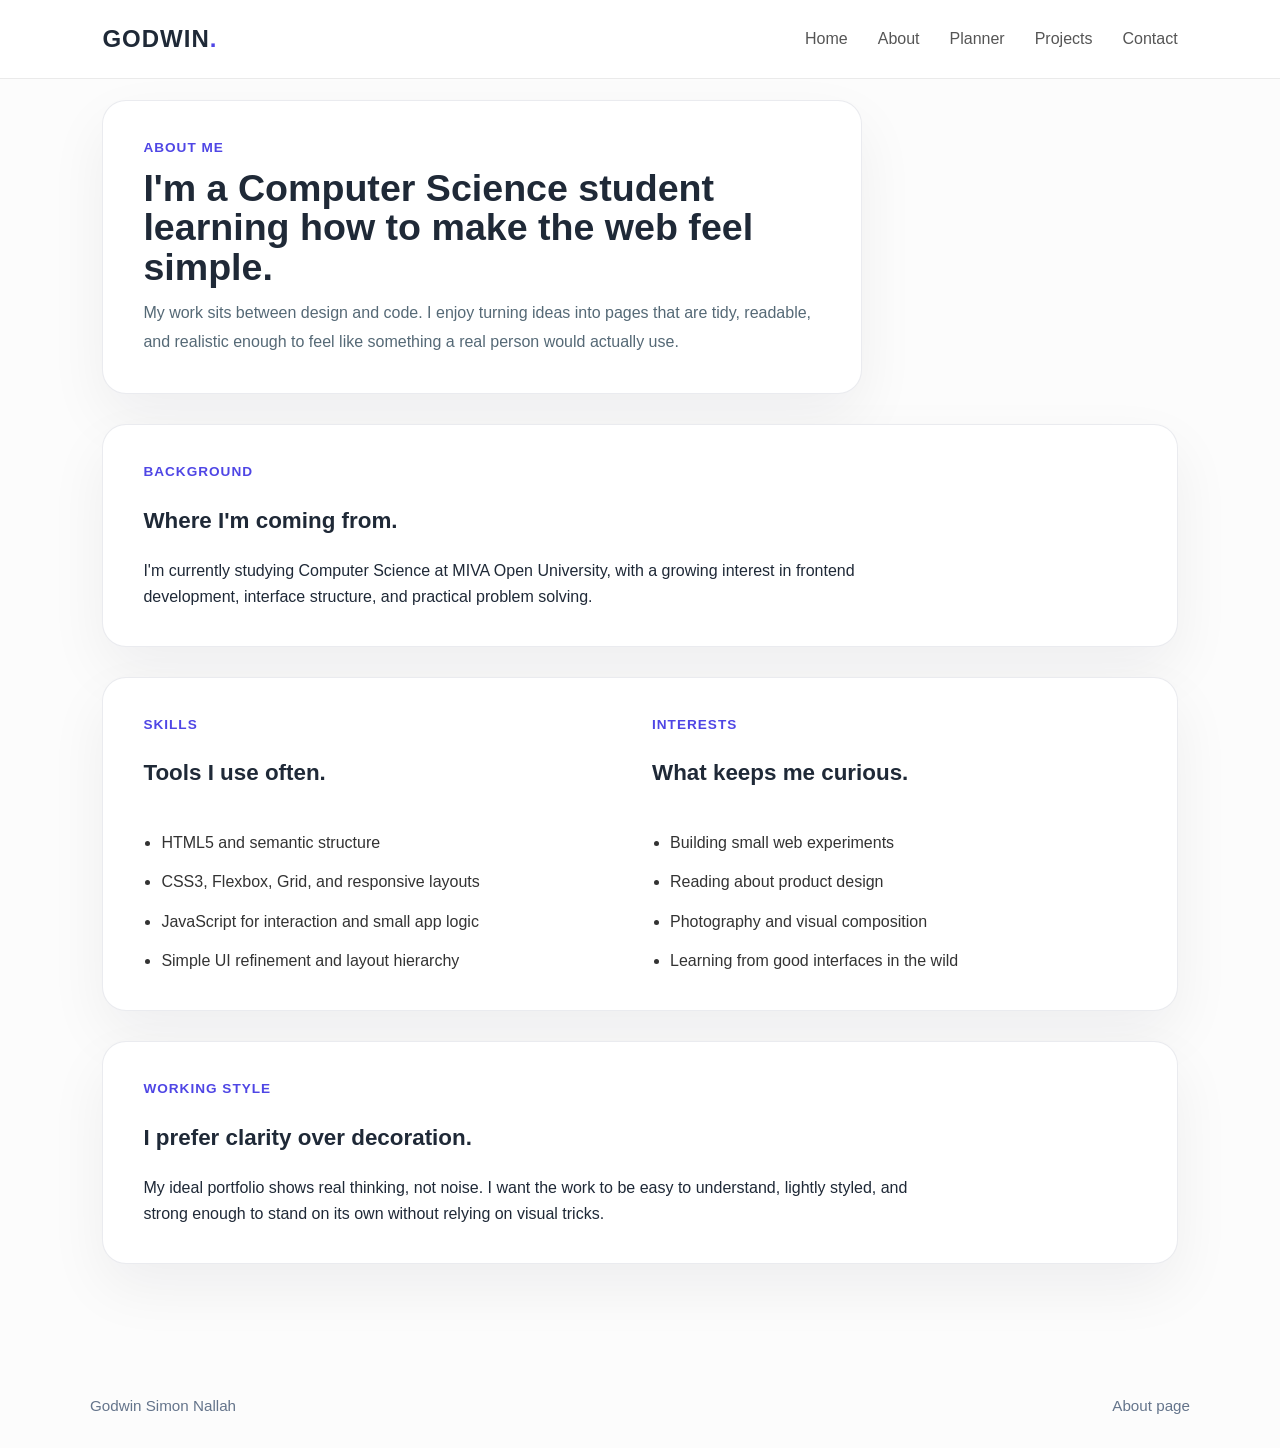
==== about.html @ efa468c2 "portfolio" ====
<!DOCTYPE html>
<html lang="en">

<head>
    <meta charset="UTF-8">
    <meta name="viewport" content="width=device-width, initial-scale=1.0">
    <title>About | Godwin Simon Nallah</title>
    <meta name="description"
        content="About Godwin Simon Nallah, a Computer Science student focused on frontend development and thoughtful web design.">
    <link rel="stylesheet" href="styles.css">
</head>

<body>
    <nav class="navbar">
        <div class="logo">GODWIN<b>.</b></div>
        <ul class="nav-links">
            <li><a href="index.html">Home</a></li>
            <li><a href="about.html">About</a></li>
            <li><a href="planner.html">Planner</a></li>
            <li><a href="projects.html">Projects</a></li>
            <li><a href="contact.html">Contact</a></li>
        </ul>
        <div class="burger">
            <div class="line1"></div>
            <div class="line2"></div>
            <div class="line3"></div>
        </div>
    </nav>

    <main class="section">
        <div class="container content-grid">
            <section class="intro-block">
                <p class="eyebrow">About me</p>
                <h1>I'm a Computer Science student learning how to make the web feel simple.</h1>
                <p class="lede">
                    My work sits between design and code. I enjoy turning ideas into pages that are tidy,
                    readable, and realistic enough to feel like something a real person would actually use.
                </p>
            </section>

            <section class="divider-block">
                <div class="section-heading compact">
                    <p class="eyebrow">Background</p>
                    <h2>Where I'm coming from.</h2>
                </div>
                <p>
                    I'm currently studying Computer Science at MIVA Open University, with a growing interest in
                    frontend development, interface structure, and practical problem solving.
                </p>
            </section>

            <section class="two-column">
                <div>
                    <div class="section-heading compact">
                        <p class="eyebrow">Skills</p>
                        <h2>Tools I use often.</h2>
                    </div>
                    <ul class="detail-list">
                        <li>HTML5 and semantic structure</li>
                        <li>CSS3, Flexbox, Grid, and responsive layouts</li>
                        <li>JavaScript for interaction and small app logic</li>
                        <li>Simple UI refinement and layout hierarchy</li>
                    </ul>
                </div>

                <div>
                    <div class="section-heading compact">
                        <p class="eyebrow">Interests</p>
                        <h2>What keeps me curious.</h2>
                    </div>
                    <ul class="detail-list">
                        <li>Building small web experiments</li>
                        <li>Reading about product design</li>
                        <li>Photography and visual composition</li>
                        <li>Learning from good interfaces in the wild</li>
                    </ul>
                </div>
            </section>

            <section class="divider-block">
                <div class="section-heading compact">
                    <p class="eyebrow">Working style</p>
                    <h2>I prefer clarity over decoration.</h2>
                </div>
                <p>
                    My ideal portfolio shows real thinking, not noise. I want the work to be easy to understand,
                    lightly styled, and strong enough to stand on its own without relying on visual tricks.
                </p>
            </section>
        </div>
    </main>

    <footer>
        <div class="container footer-inner">
            <p>Godwin Simon Nallah</p>
            <p>About page</p>
        </div>
    </footer>

    <script src="script1.js"></script>
</body>

</html>
---- styles.css ----
﻿:root {
    --accent: #4f46e5;
    --surface: #ffffff;
    --surface-muted: #f8fafc;
    --border: #e5e7eb;
    --text: #1f2937;
    --text-muted: #556976;
    --bg: #fcfcfc;
}

* {
    margin: 0;
    padding: 0;
    box-sizing: border-box;
    font-family: 'Segoe UI', Tahoma, Geneva, Verdana, sans-serif;
    scroll-behavior: smooth;
}

html,
body {
    min-height: 100%;
    background-color: var(--bg);
    color: var(--text);
}

body {
    line-height: 1.6;
    overflow-x: hidden;
}

.container {
    max-width: 1100px;
    margin: 0 auto;
}

.navbar {
    display: flex;
    justify-content: space-between;
    align-items: center;
    padding: 20px 8%;
    background-color: rgba(255, 255, 255, 0.9);
    position: fixed;
    width: 100%;
    top: 0;
    z-index: 1000;
    border-bottom: 1px solid #eaeaea;
    backdrop-filter: blur(10px);
}

.logo {
    font-size: 1.5rem;
    font-weight: 700;
    letter-spacing: 1px;
}

.logo b {
    color: var(--accent);
}

.nav-links {
    display: flex;
    list-style: none;
    transition: transform 0.3s ease;
}

.nav-links li {
    margin-left: 30px;
}

.nav-links a {
    text-decoration: none;
    color: #555;
    font-weight: 500;
    transition: color 0.2s ease;
}

.nav-links a:hover {
    color: var(--accent);
}

.burger {
    display: none;
    cursor: pointer;
}

.burger div {
    width: 25px;
    height: 3px;
    background-color: #222;
    margin: 5px;
    transition: all 0.3s ease;
}

.nav-links.nav-active {
    transform: translateX(0%);
}

main,
section {
    padding: 100px 8%;
}

.eyebrow {
    color: var(--accent);
    font-weight: 700;
    text-transform: uppercase;
    letter-spacing: 1px;
    font-size: 0.85rem;
    margin-bottom: 10px;
}

.lede {
    color: var(--text-muted);
    font-size: 1rem;
    line-height: 1.8;
    margin-top: 12px;
}

.intro-block h1 {
    font-size: 2.35rem;
    line-height: 1.05;
    margin: 0;
}

.section-title {
    font-size: 2rem;
    margin-bottom: 24px;
    position: relative;
    display: inline-block;
}

.section-title::after {
    content: '';
    position: absolute;
    width: 42px;
    height: 4px;
    background-color: var(--accent);
    bottom: -10px;
    left: 0;
}

.section-heading {
    display: grid;
    gap: 10px;
    margin-bottom: 20px;
}

.section-heading h2 {
    font-size: 1.75rem;
    margin: 0;
}

.section-heading.compact h2 {
    font-size: 1.4rem;
}

.divider-block {
    padding-top: 16px;
    border-top: 1px solid rgba(229, 231, 235, 0.9);
}

.two-column {
    display: grid;
    gap: 24px;
    grid-template-columns: repeat(2, minmax(0, 1fr));
}

.two-column > div {
    display: grid;
    gap: 18px;
}

.footer-inner {
    display: flex;
    justify-content: space-between;
    align-items: center;
    gap: 10px;
    padding: 30px 0;
    color: #64748b;
    font-size: 0.95rem;
}

footer {
    background-color: transparent;
}

/* About page styles */
.container.content-grid {
    display: grid;
    gap: 30px;
}

.container.content-grid > section {
    background-color: var(--surface);
    border: 1px solid rgba(229, 231, 235, 0.8);
    border-radius: 24px;
    box-shadow: 0 24px 60px rgba(15, 23, 42, 0.06);
    padding: 36px 40px;
}

.container.content-grid .intro-block {
    max-width: 760px;
}

.container.content-grid .intro-block p,
.container.content-grid .divider-block p {
    max-width: 780px;
}

.detail-list {
    display: grid;
    gap: 12px;
    padding-left: 18px;
    color: #333;
}

.detail-list li {
    line-height: 1.7;
}

/* Contact page styles */
.contact-layout {
    display: grid;
    gap: 30px;
}

.contact-layout .intro-block,
.contact-layout .contact-details,
.contact-layout .contact-form-wrap {
    background-color: var(--surface);
    border: 1px solid rgba(229, 231, 235, 0.8);
    border-radius: 24px;
    box-shadow: 0 24px 60px rgba(15, 23, 42, 0.06);
    padding: 36px;
}

.contact-layout .contact-details {
    max-width: 640px;
}

.contact-layout .contact-form {
    display: grid;
    gap: 20px;
}

.contact-layout .field-grid {
    display: grid;
    grid-template-columns: repeat(2, minmax(0, 1fr));
    gap: 18px;
}

.contact-layout .form-group {
    display: grid;
    gap: 10px;
}

.contact-layout .form-group label {
    font-weight: 700;
    color: var(--text);
}

.contact-layout input,
.contact-layout textarea {
    width: 100%;
    padding: 16px 18px;
    border: 1px solid #d1d5db;
    border-radius: 16px;
    background: #fff;
    color: var(--text);
    transition: border-color 0.2s ease, box-shadow 0.2s ease;
}

.contact-layout input:focus,
.contact-layout textarea:focus {
    outline: none;
    border-color: var(--accent);
    box-shadow: 0 0 0 4px rgba(79, 70, 229, 0.08);
}

.contact-layout textarea {
    min-height: 150px;
    resize: vertical;
}

.contact-layout .detail-list {
    list-style: none;
    padding-left: 0;
    display: grid;
    gap: 12px;
    color: #444;
}

.contact-layout .detail-list li {
    padding-left: 1.25rem;
    position: relative;
    color: #475569;
}

.contact-layout .detail-list li::before {
    content: '•';
    position: absolute;
    left: 0;
    color: var(--accent);
}

/* Planner page styles */
.planner-layout {
    display: grid;
    gap: 30px;
}

.planner-layout .intro-block,
.planner-layout .planner-panel {
    background-color: var(--surface);
    border: 1px solid rgba(229, 231, 235, 0.8);
    border-radius: 24px;
    box-shadow: 0 24px 60px rgba(15, 23, 42, 0.06);
    padding: 36px;
}
.planner-layout input{
    border-radius: 16px;
    padding: 10px;
}

.planner-layout .planner-panel {
    display: grid;
    gap: 20px;
}

.planner-layout .add-task {
    display: grid;
    grid-template-columns: 1fr auto;
    gap: 16px;
}

.planner-layout .task-list {
    display: grid;
    gap: 16px;
}

.planner-layout .task-item {
    display: grid;
    grid-template-columns: 1fr auto;
    align-items: center;
    gap: 16px;
    padding: 18px;
    border: 1px solid #e5e7eb;
    border-radius: 18px;
    background: var(--surface-muted);
}

.planner-layout .task-item span {
    color: var(--text);
}

.planner-layout .task-actions {
    display: grid;
    grid-auto-flow: column;
    gap: 10px;
}

.planner-layout .task-actions button {
    border-radius: 999px;
    min-width: 92px;
    padding: 10px 14px;
}

.planner-layout .complete-btn {
    background: #e0e7ff;
    color: #4338ca;
}

.planner-layout .delete-btn {
    background: #fee2e2;
    color: #b91c1c;
}

/* Projects page styles */
.project-list {
    display: grid;
    gap: 22px;
    margin-top: 18px;
}

.project-row {
    display: grid;
    grid-template-columns: 1fr auto;
    align-items: center;
    padding: 32px;
    border-radius: 24px;
    background-color: var(--surface);
    box-shadow: 0 24px 60px rgba(15, 23, 42, 0.06);
}

.project-row h2 {
    margin-bottom: 10px;
    font-size: 1.45rem;
}

.project-row p {
    color: #475569;
    line-height: 1.8;
}

.project-meta-group {
    display: grid;
    gap: 10px;
    justify-items: end;
}

.project-meta {
    background: #f3f4f6;
    padding: 10px 14px;
    border-radius: 999px;
    color: #475569;
}

.project-list + .divider-block {
    margin-top: 36px;
}

.project-list-spaced {
    display: grid;
    gap: 28px;
}

.project-row > div {
    display: grid;
    gap: 10px;
}

.contact-form,
.button,
.button-primary,
.btn {
    border-radius: 999px;
}

.contact-form {
    display: flex;
    flex-direction: column;
    gap: 16px;
    max-width: 600px;
}

.button {
    border: 1px solid #d1d5db;
    background-color: #f8fafc;
    color: var(--text);
    padding: 12px 22px;
}

.button-primary {
    background-color: var(--accent);
    color: white;
    border: 1px solid transparent;
    padding: 12px 22px;
}

.btn {
    padding: 12px 30px;
    font-weight: 700;
    background-color: var(--accent);
    color: #fff;
    text-decoration: none;
    display: inline-block;
}

.btn:hover,
.button:hover,
.button-primary:hover {
    transform: translateY(-1px);
}

@media (max-width: 900px) {
    main,
    section {
        padding: 80px 5%;
    }

    .container {
        padding: 0 5%;
    }

    .container.content-grid,
    .contact-layout,
    .planner-layout,
    .project-list {
        grid-template-columns: 1fr;
    }

    .container.content-grid > section,
    .contact-layout .intro-block,
    .contact-layout .contact-details,
    .contact-layout .contact-form-wrap,
    .planner-layout .intro-block,
    .planner-layout .planner-panel,
    .project-row,
    .project-card {
        padding: 24px;
    }

    .contact-layout .field-grid,
    .planner-layout .add-task,
    .project-row {
        grid-template-columns: 1fr;
    }

    .two-column {
        grid-template-columns: 1fr;
    }

    .planner-layout .task-item {
        grid-template-columns: 1fr;
    }

    .project-row {
        justify-items: stretch;
    }

    .project-meta-group {
        justify-items: start;
        grid-auto-flow: row;
    }
}

@media (max-width: 768px) {
    main,
    section {
        padding: 70px 4%;
    }

    .navbar {
        padding: 18px 5%;
    }

    .nav-links {
        position: absolute;
        right: 0;
        top: 8vh;
        height: 92vh;
        width: 65%;
        max-width: 320px;
        flex-direction: column;
        background-color: #fff;
        transform: translateX(110%);
        opacity: 0;
        visibility: hidden;
        transition: transform 0.3s ease, opacity 0.3s ease;
        padding-top: 60px;
        box-shadow: -6px 0 20px rgba(0, 0, 0, 0.08);
    }

    .nav-links.nav-active {
        transform: translateX(0%);
        opacity: 1;
        visibility: visible;
    }

    .nav-links li {
        margin: 18px 0;
        text-align: center;
    }

    .burger {
        display: block;
    }

    .intro-block h1,
    .section-title,
    .section-heading h2 {
        font-size: 1.8rem;
    }

    .contact-layout .field-grid {
        grid-template-columns: 1fr;
    }

    .planner-layout .add-task {
        grid-template-columns: 1fr;
    }

    .planner-layout input {
        width: 100%;
    }

    .footer-inner {
        flex-direction: column;
        text-align: center;
    }

    .button,
    .button-primary,
    .btn {
        width: 100%;
    }
}

@media (max-width: 480px) {
    main,
    section {
        padding: 60px 4%;
    }

    .navbar {
        padding: 16px 4%;
    }

    .nav-links {
        max-width: 100%;
    }

    .intro-block h1 {
        font-size: 1.75rem;
    }

    .lede,
    .detail-list,
    .project-row p,
    .contact-layout p {
        font-size: 0.95rem;
    }

    .planner-layout .task-item {
        padding: 16px;
    }
}
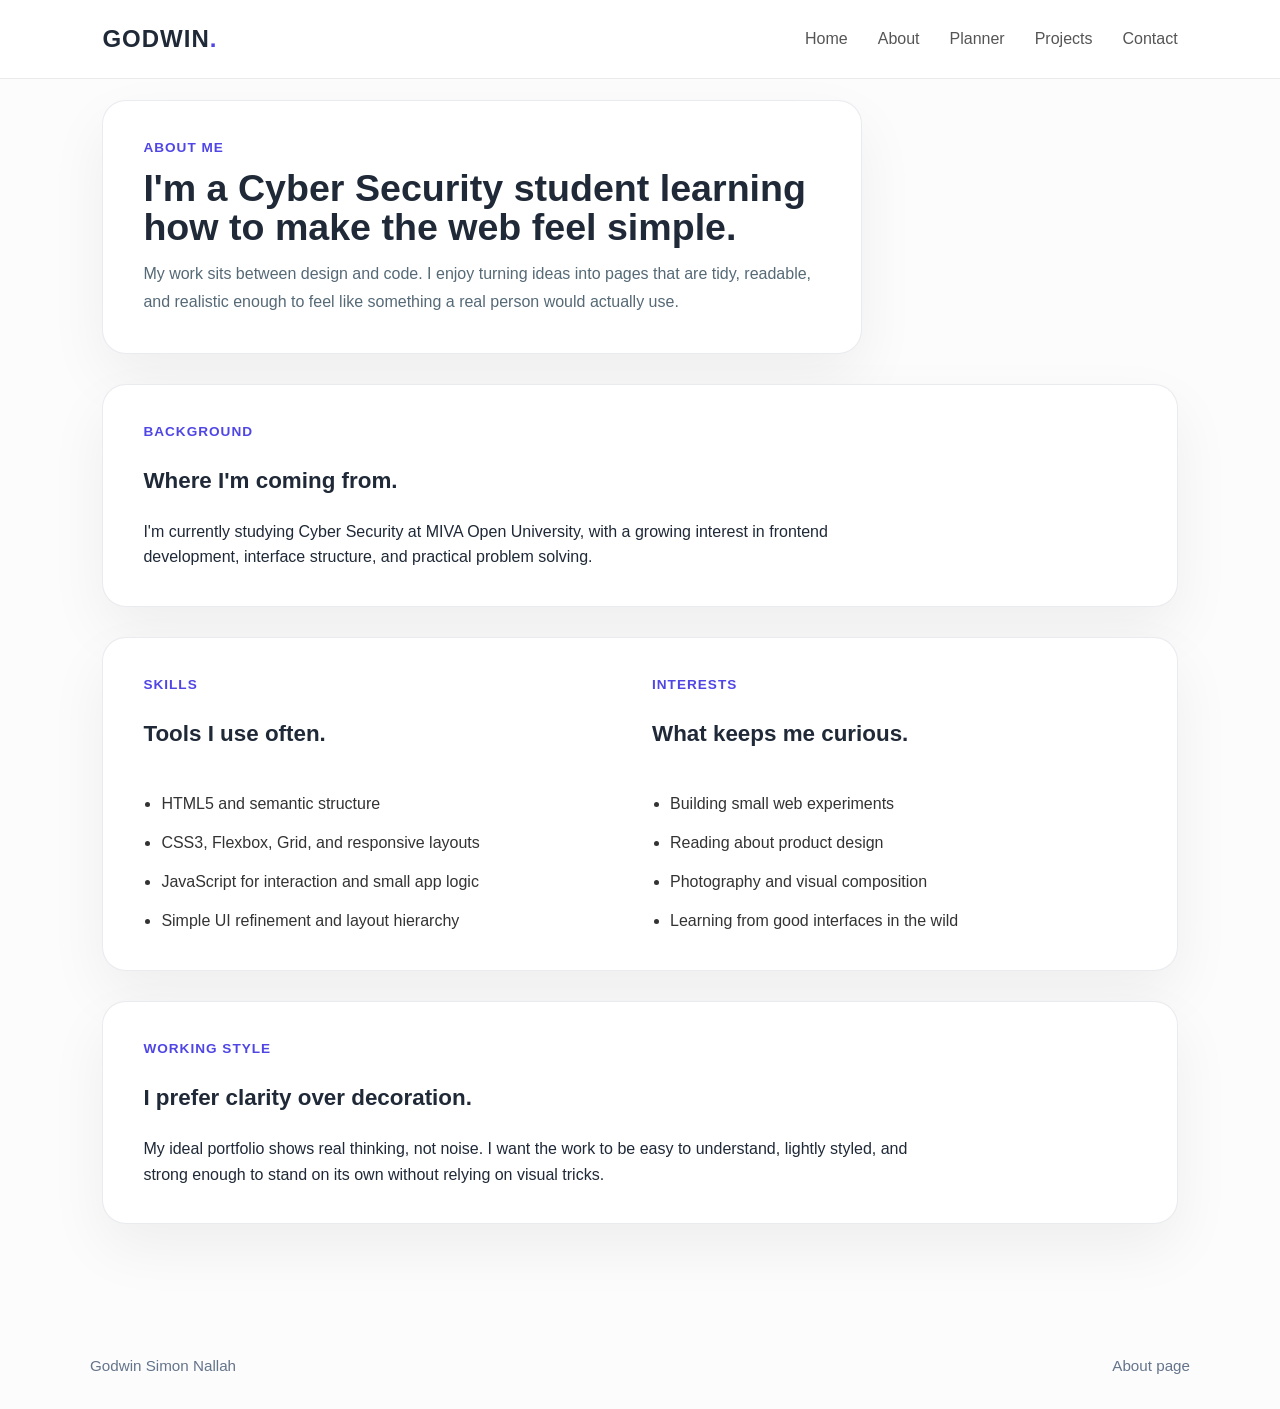
==== commit 44b76f75: "new" ====
--- a/about.html
+++ b/about.html
@@ -6,7 +6,7 @@
     <meta name="viewport" content="width=device-width, initial-scale=1.0">
     <title>About | Godwin Simon Nallah</title>
     <meta name="description"
-        content="About Godwin Simon Nallah, a Computer Science student focused on frontend development and thoughtful web design.">
+        content="About Godwin Simon Nallah, a Cyber Security student focused on frontend development and thoughtful web design.">
     <link rel="stylesheet" href="styles.css">
 </head>
 
@@ -31,7 +31,7 @@
         <div class="container content-grid">
             <section class="intro-block">
                 <p class="eyebrow">About me</p>
-                <h1>I'm a Computer Science student learning how to make the web feel simple.</h1>
+                <h1>I'm a Cyber Security student learning how to make the web feel simple.</h1>
                 <p class="lede">
                     My work sits between design and code. I enjoy turning ideas into pages that are tidy,
                     readable, and realistic enough to feel like something a real person would actually use.
@@ -44,7 +44,7 @@
                     <h2>Where I'm coming from.</h2>
                 </div>
                 <p>
-                    I'm currently studying Computer Science at MIVA Open University, with a growing interest in
+                    I'm currently studying Cyber Security at MIVA Open University, with a growing interest in
                     frontend development, interface structure, and practical problem solving.
                 </p>
             </section>
